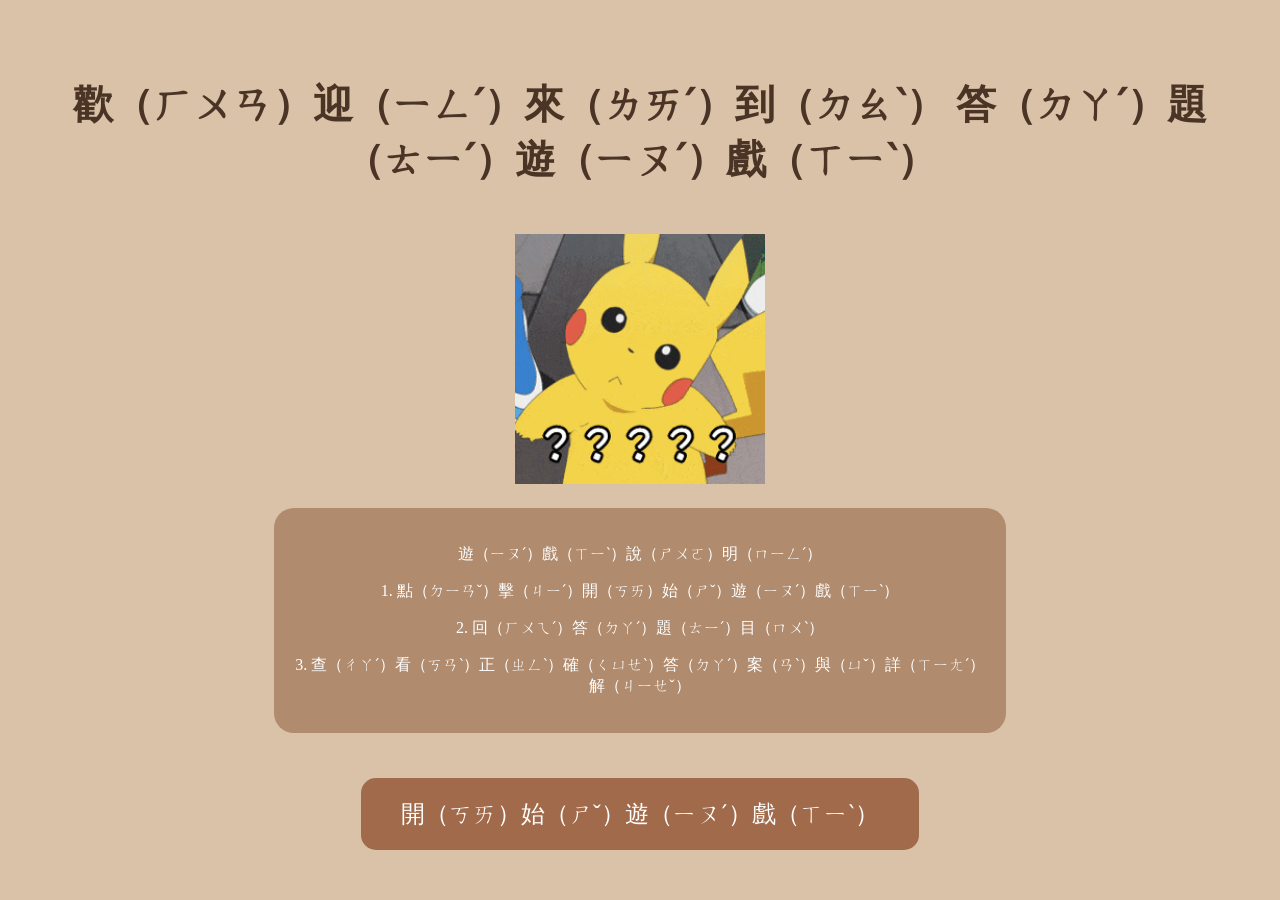
==== index.html @ 51972fe3 "Initial commit" ====
<!DOCTYPE html>
<html lang="zh-Hant">
<head>
    <meta charset="UTF-8">
    <title>答題遊戲</title>
    <link rel="stylesheet" href="style.css">
</head>
<body>

<div class="container">

    <h1>
        歡（ㄏㄨㄢ）迎（ㄧㄥˊ）來（ㄌㄞˊ）到（ㄉㄠˋ）
        答（ㄉㄚˊ）題（ㄊㄧˊ）遊（ㄧㄡˊ）戲（ㄒㄧˋ）
    </h1>

    <img src="會動的皮卡丘.gif" class="gif">

    <div class="info-box">
        <p>遊（ㄧㄡˊ）戲（ㄒㄧˋ）說（ㄕㄨㄛ）明（ㄇㄧㄥˊ）</p>
        <p>1. 點（ㄉㄧㄢˇ）擊（ㄐㄧˊ）開（ㄎㄞ）始（ㄕˇ）遊（ㄧㄡˊ）戲（ㄒㄧˋ）</p>
        <p>2. 回（ㄏㄨㄟˊ）答（ㄉㄚˊ）題（ㄊㄧˊ）目（ㄇㄨˋ）</p>
        <p>3. 查（ㄔㄚˊ）看（ㄎㄢˋ）正（ㄓㄥˋ）確（ㄑㄩㄝˋ）答（ㄉㄚˊ）案（ㄢˋ）與（ㄩˇ）詳（ㄒㄧㄤˊ）解（ㄐㄧㄝˇ）</p>
    </div>

    <button onclick="startGame()">
        開（ㄎㄞ）始（ㄕˇ）遊（ㄧㄡˊ）戲（ㄒㄧˋ）
    </button>

</div>

<script src="script.js"></script>
</body>
</html>
---- style.css ----
body {
    margin: 0;
    padding: 0;
    background: #d9c2a7;
    font-family: "Microsoft JhengHei";
    text-align: center;
}

.container {
    width: 90%;
    margin: auto;
    padding-top: 50px;
}

h1 {
    color: #4a3426;
    font-size: 40px;
}

.gif {
    width: 250px;
    margin: 20px;
}

.info-box {
    background: #b08b6d;
    padding: 20px;
    border-radius: 20px;
    color: white;
    width: 60%;
    margin: auto;
    margin-bottom: 30px;
}

button {
    padding: 20px 40px;
    font-size: 24px;
    margin: 15px;
    border: none;
    border-radius: 15px;
    background: #a06a4b;
    color: white;
    cursor: pointer;
}

button:hover {
    background: #8b5e3c;
}

.option-btn {
    display: block;
    width: 50%;
    margin: 15px auto;
}
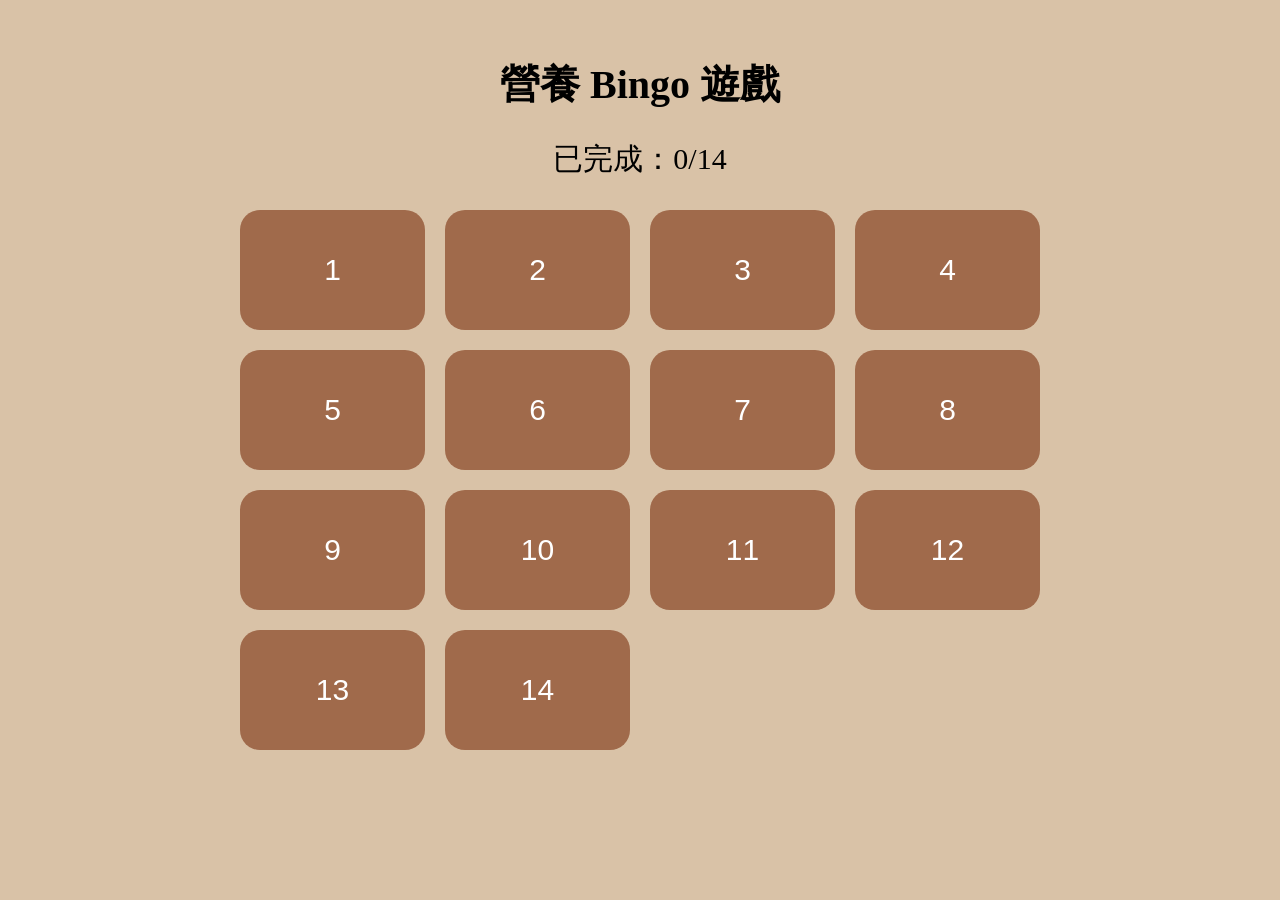
==== commit a078301a: "更新了某些功能" ====
--- a/index.html
+++ b/index.html
@@ -1,34 +1,28 @@
 <!DOCTYPE html>
 <html lang="zh-Hant">
 <head>
-    <meta charset="UTF-8">
-    <title>答題遊戲</title>
-    <link rel="stylesheet" href="style.css">
+<meta charset="UTF-8">
+<title>營養 Bingo 遊戲</title>
+<link rel="stylesheet" href="style.css">
 </head>
 <body>
 
 <div class="container">
 
-    <h1>
-        歡（ㄏㄨㄢ）迎（ㄧㄥˊ）來（ㄌㄞˊ）到（ㄉㄠˋ）
-        答（ㄉㄚˊ）題（ㄊㄧˊ）遊（ㄧㄡˊ）戲（ㄒㄧˋ）
-    </h1>
+<h1>營養 Bingo 遊戲</h1>
 
-    <img src="會動的皮卡丘.gif" class="gif">
+<div class="status">
+已完成：<span id="completed">0</span>/14
+</div>
 
-    <div class="info-box">
-        <p>遊（ㄧㄡˊ）戲（ㄒㄧˋ）說（ㄕㄨㄛ）明（ㄇㄧㄥˊ）</p>
-        <p>1. 點（ㄉㄧㄢˇ）擊（ㄐㄧˊ）開（ㄎㄞ）始（ㄕˇ）遊（ㄧㄡˊ）戲（ㄒㄧˋ）</p>
-        <p>2. 回（ㄏㄨㄟˊ）答（ㄉㄚˊ）題（ㄊㄧˊ）目（ㄇㄨˋ）</p>
-        <p>3. 查（ㄔㄚˊ）看（ㄎㄢˋ）正（ㄓㄥˋ）確（ㄑㄩㄝˋ）答（ㄉㄚˊ）案（ㄢˋ）與（ㄩˇ）詳（ㄒㄧㄤˊ）解（ㄐㄧㄝˇ）</p>
-    </div>
-
-    <button onclick="startGame()">
-        開（ㄎㄞ）始（ㄕˇ）遊（ㄧㄡˊ）戲（ㄒㄧˋ）
-    </button>
+<div id="bingoBoard" class="bingo-board"></div>
 
 </div>
 
 <script src="script.js"></script>
+<script>
+loadBingoBoard();
+</script>
+
 </body>
-</html>
+</html>
--- a/style.css
+++ b/style.css
@@ -1,6 +1,5 @@
 body {
     margin: 0;
-    padding: 0;
     background: #d9c2a7;
     font-family: "Microsoft JhengHei";
     text-align: center;
@@ -9,46 +8,59 @@
 .container {
     width: 90%;
     margin: auto;
-    padding-top: 50px;
+    padding: 30px;
 }
 
 h1 {
-    color: #4a3426;
     font-size: 40px;
 }
 
-.gif {
-    width: 250px;
-    margin: 20px;
-}
-
-.info-box {
-    background: #b08b6d;
-    padding: 20px;
-    border-radius: 20px;
-    color: white;
-    width: 60%;
-    margin: auto;
+.status {
+    font-size: 30px;
     margin-bottom: 30px;
 }
 
-button {
-    padding: 20px 40px;
-    font-size: 24px;
-    margin: 15px;
+.bingo-board {
+    display: grid;
+    grid-template-columns: repeat(4, 1fr);
+    gap: 20px;
+    width: 800px;
+    margin: auto;
+}
+
+.bingo-btn {
+    height: 120px;
+    font-size: 30px;
     border: none;
-    border-radius: 15px;
+    border-radius: 20px;
     background: #a06a4b;
     color: white;
     cursor: pointer;
 }
 
-button:hover {
-    background: #8b5e3c;
+.done {
+    background: green;
 }
 
 .option-btn {
     display: block;
-    width: 50%;
-    margin: 15px auto;
+    width: 500px;
+    margin: 20px auto;
+    padding: 20px;
+    font-size: 25px;
+}
+
+button {
+    padding: 20px;
+    font-size: 25px;
+    border-radius: 15px;
+}
+
+ruby {
+    ruby-position: inter-character;
+}
+
+rt {
+    writing-mode: vertical-rl;
+    font-size: 16px;
 }
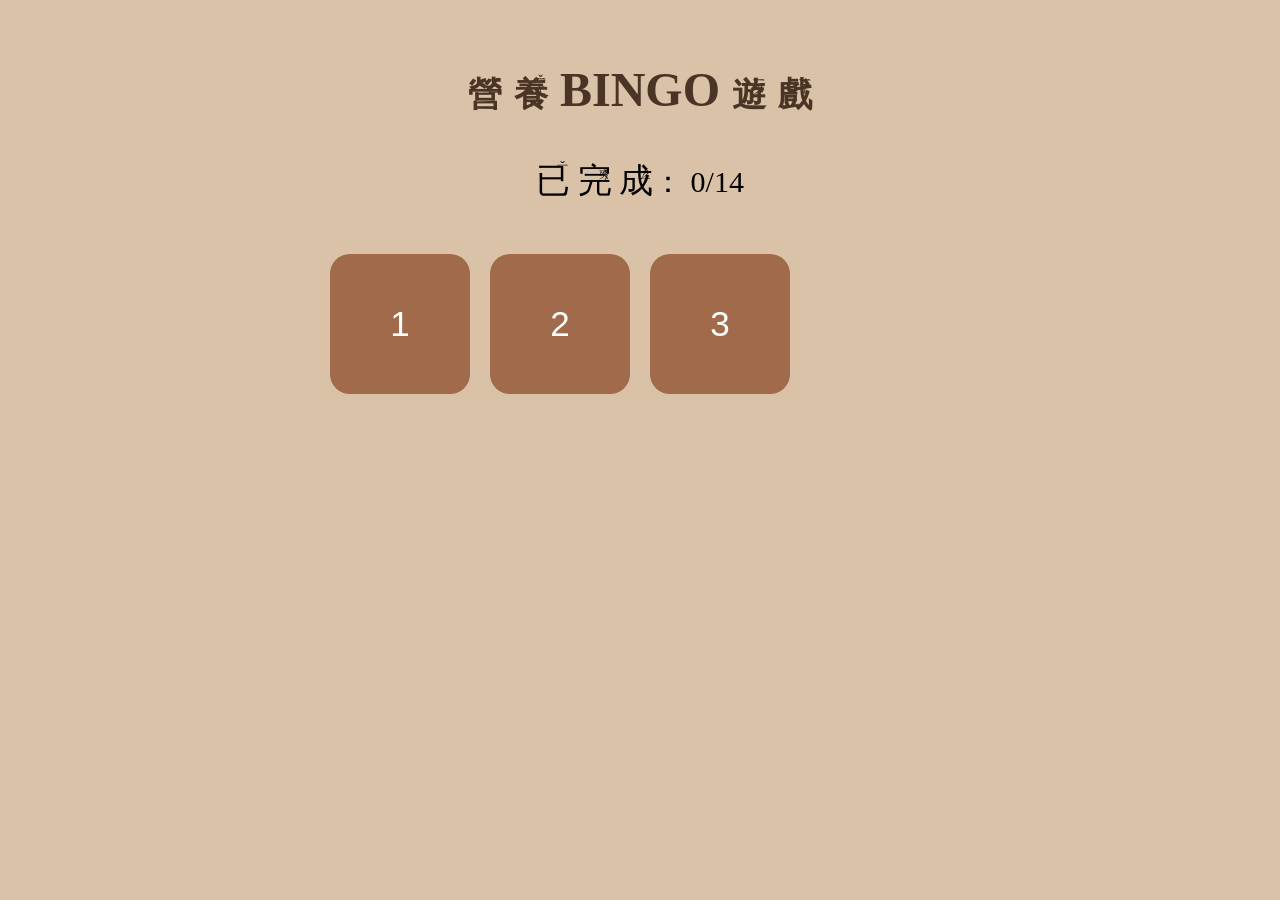
==== commit 77bfb713: "更新了某些功能" ====
--- a/index.html
+++ b/index.html
@@ -9,10 +9,19 @@
 
 <div class="container">
 
-<h1>營養 Bingo 遊戲</h1>
+<h1>
+<ruby>營<rt>ㄧㄥˊ</rt></ruby>
+<ruby>養<rt>ㄧㄤˇ</rt></ruby>
+BINGO
+<ruby>遊<rt>ㄧㄡˊ</rt></ruby>
+<ruby>戲<rt>ㄒㄧˋ</rt></ruby>
+</h1>
 
 <div class="status">
-已完成：<span id="completed">0</span>/14
+<ruby>已<rt>ㄧˇ</rt></ruby>
+<ruby>完<rt>ㄨㄢˊ</rt></ruby>
+<ruby>成<rt>ㄔㄥˊ</rt></ruby>：
+<span id="completed">0</span>/14
 </div>
 
 <div id="bingoBoard" class="bingo-board"></div>
--- a/style.css
+++ b/style.css
@@ -1,36 +1,39 @@
 body {
     margin: 0;
+    padding: 0;
     background: #d9c2a7;
     font-family: "Microsoft JhengHei";
     text-align: center;
 }
 
 .container {
-    width: 90%;
+    width: 1200px;
+    max-width: 95vw;
     margin: auto;
     padding: 30px;
 }
 
 h1 {
-    font-size: 40px;
+    font-size: 48px;
+    color: #4a3426;
 }
 
 .status {
     font-size: 30px;
-    margin-bottom: 30px;
+    margin: 20px 0;
 }
 
 .bingo-board {
     display: grid;
-    grid-template-columns: repeat(4, 1fr);
+    grid-template-columns: repeat(4, 140px);
     gap: 20px;
-    width: 800px;
-    margin: auto;
+    justify-content: center;
 }
 
 .bingo-btn {
-    height: 120px;
-    font-size: 30px;
+    width: 140px;
+    height: 140px;
+    font-size: 35px;
     border: none;
     border-radius: 20px;
     background: #a06a4b;
@@ -42,25 +45,53 @@
     background: green;
 }
 
+.question-box {
+    width: 900px;
+    min-height: 220px;
+    margin: auto;
+    padding: 30px;
+    line-height: 2.2;
+    font-size: 34px;
+}
+
+.answer-box {
+    width: 900px;
+    min-height: 300px;
+    margin: auto;
+    padding: 30px;
+    line-height: 2.2;
+    font-size: 30px;
+}
+
 .option-btn {
     display: block;
-    width: 500px;
+    width: 700px;
+    min-height: 100px;
     margin: 20px auto;
     padding: 20px;
-    font-size: 25px;
+    font-size: 28px;
+    white-space: normal;
+    border-radius: 15px;
+    border: none;
+    background: #a06a4b;
+    color: white;
 }
 
 button {
-    padding: 20px;
-    font-size: 25px;
+    padding: 20px 40px;
+    font-size: 28px;
+    border: none;
     border-radius: 15px;
+    margin-top: 30px;
 }
 
 ruby {
     ruby-position: inter-character;
+    ruby-align: center;
+    font-size: 34px;
 }
 
 rt {
     writing-mode: vertical-rl;
-    font-size: 16px;
+    font-size: 14px;
 }
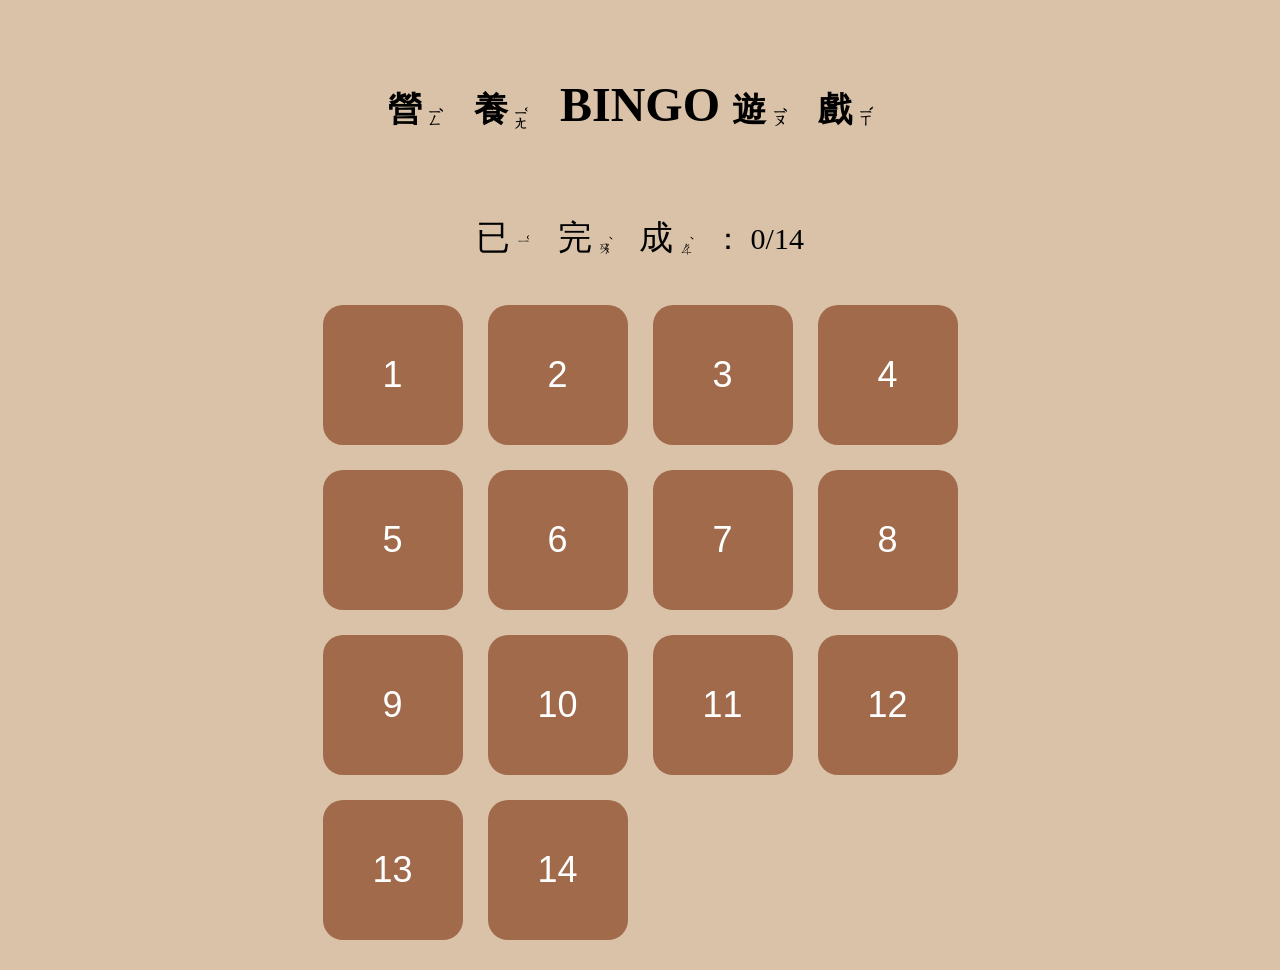
==== commit 5d1d233c: "更新了某些功能" ====
--- a/index.html
+++ b/index.html
@@ -2,7 +2,7 @@
 <html lang="zh-Hant">
 <head>
 <meta charset="UTF-8">
-<title>營養 Bingo 遊戲</title>
+<title>營養 Bingo</title>
 <link rel="stylesheet" href="style.css">
 </head>
 <body>
@@ -29,9 +29,7 @@
 </div>
 
 <script src="script.js"></script>
-<script>
-loadBingoBoard();
-</script>
+<script>loadBingoBoard();</script>
 
 </body>
 </html>
--- a/style.css
+++ b/style.css
@@ -1,97 +1,98 @@
-body {
-    margin: 0;
-    padding: 0;
-    background: #d9c2a7;
-    font-family: "Microsoft JhengHei";
-    text-align: center;
+body{
+    margin:0;
+    padding:0;
+    background:#d9c2a7;
+    font-family:"Microsoft JhengHei";
+    text-align:center;
 }
 
-.container {
-    width: 1200px;
-    max-width: 95vw;
-    margin: auto;
-    padding: 30px;
+.container{
+    width:1200px;
+    max-width:95vw;
+    margin:auto;
+    padding:30px;
 }
 
-h1 {
-    font-size: 48px;
-    color: #4a3426;
+h1{
+    font-size:48px;
 }
 
-.status {
-    font-size: 30px;
-    margin: 20px 0;
+.status{
+    font-size:30px;
+    margin:20px;
 }
 
-.bingo-board {
-    display: grid;
-    grid-template-columns: repeat(4, 140px);
-    gap: 20px;
-    justify-content: center;
+.bingo-board{
+    display:grid;
+    grid-template-columns:repeat(4,140px);
+    gap:25px;
+    justify-content:center;
 }
 
-.bingo-btn {
-    width: 140px;
-    height: 140px;
-    font-size: 35px;
-    border: none;
-    border-radius: 20px;
-    background: #a06a4b;
-    color: white;
-    cursor: pointer;
+.bingo-btn{
+    width:140px;
+    height:140px;
+    font-size:36px;
+    border:none;
+    border-radius:20px;
+    background:#a06a4b;
+    color:white;
 }
 
-.done {
-    background: green;
+.done{
+    background:green;
 }
 
-.question-box {
-    width: 900px;
-    min-height: 220px;
-    margin: auto;
-    padding: 30px;
-    line-height: 2.2;
-    font-size: 34px;
+.question-box{
+    width:1000px;
+    min-height:250px;
+    margin:auto;
+    padding:40px;
+    line-height:3;
+    font-size:34px;
 }
 
-.answer-box {
-    width: 900px;
-    min-height: 300px;
-    margin: auto;
-    padding: 30px;
-    line-height: 2.2;
-    font-size: 30px;
+.answer-box{
+    width:1000px;
+    min-height:350px;
+    margin:auto;
+    padding:40px;
+    line-height:3;
+    font-size:30px;
 }
 
-.option-btn {
-    display: block;
-    width: 700px;
-    min-height: 100px;
-    margin: 20px auto;
-    padding: 20px;
-    font-size: 28px;
-    white-space: normal;
-    border-radius: 15px;
-    border: none;
-    background: #a06a4b;
-    color: white;
+.option-btn{
+    display:block;
+    width:850px;
+    min-height:110px;
+    margin:20px auto;
+    padding:20px;
+    font-size:28px;
+    border:none;
+    border-radius:15px;
+    background:#a06a4b;
+    color:white;
 }
 
-button {
-    padding: 20px 40px;
-    font-size: 28px;
-    border: none;
-    border-radius: 15px;
-    margin-top: 30px;
+button{
+    padding:20px 40px;
+    font-size:28px;
+    border:none;
+    border-radius:15px;
 }
 
-ruby {
-    ruby-position: inter-character;
-    ruby-align: center;
-    font-size: 34px;
+ruby{
+    ruby-position:inter-character;
+    ruby-align:center;
+    display:inline-flex;
+    align-items:center;
+    margin-right:18px;
+    font-size:34px;
+    line-height:2.8;
 }
 
-rt {
-    writing-mode: vertical-rl;
-    font-size: 14px;
+rt{
+    writing-mode:vertical-rl;
+    font-size:14px;
+    margin-left:4px;
 }
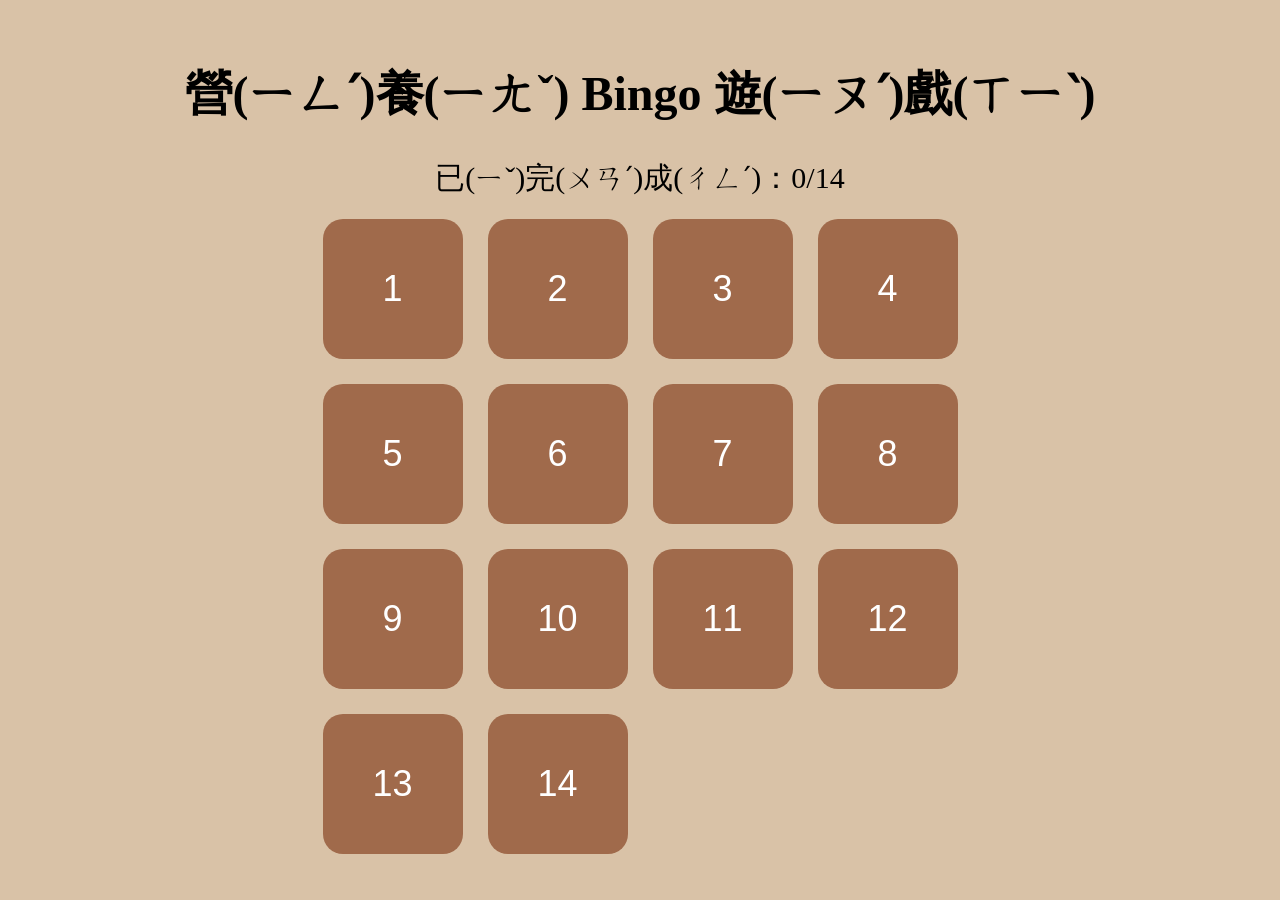
==== commit da276faa: "m" ====
--- a/index.html
+++ b/index.html
@@ -2,26 +2,17 @@
 <html lang="zh-Hant">
 <head>
 <meta charset="UTF-8">
-<title>營養 Bingo</title>
+<title>營(ㄧㄥˊ)養(ㄧㄤˇ) Bingo 遊(ㄧㄡˊ)戲(ㄒㄧˋ)</title>
 <link rel="stylesheet" href="style.css">
 </head>
 <body>
 
 <div class="container">
 
-<h1>
-<ruby>營<rt>ㄧㄥˊ</rt></ruby>
-<ruby>養<rt>ㄧㄤˇ</rt></ruby>
-BINGO
-<ruby>遊<rt>ㄧㄡˊ</rt></ruby>
-<ruby>戲<rt>ㄒㄧˋ</rt></ruby>
-</h1>
+<h1>營(ㄧㄥˊ)養(ㄧㄤˇ) Bingo 遊(ㄧㄡˊ)戲(ㄒㄧˋ)</h1>
 
 <div class="status">
-<ruby>已<rt>ㄧˇ</rt></ruby>
-<ruby>完<rt>ㄨㄢˊ</rt></ruby>
-<ruby>成<rt>ㄔㄥˊ</rt></ruby>：
-<span id="completed">0</span>/14
+已(ㄧˇ)完(ㄨㄢˊ)成(ㄔㄥˊ)：<span id="completed">0</span>/14
 </div>
 
 <div id="bingoBoard" class="bingo-board"></div>
@@ -29,7 +20,9 @@
 </div>
 
 <script src="script.js"></script>
-<script>loadBingoBoard();</script>
+<script>
+loadBingoBoard();
+</script>
 
 </body>
 </html>
--- a/style.css
+++ b/style.css
@@ -37,6 +37,7 @@
     border-radius:20px;
     background:#a06a4b;
     color:white;
+    cursor:pointer;
 }
 
 .done{
@@ -48,8 +49,9 @@
     min-height:250px;
     margin:auto;
     padding:40px;
-    line-height:3;
+    line-height:2.2;
     font-size:34px;
+    word-break:break-word;
 }
 
 .answer-box{
@@ -57,14 +59,14 @@
     min-height:350px;
     margin:auto;
     padding:40px;
-    line-height:3;
+    line-height:2.2;
     font-size:30px;
 }
 
 .option-btn{
     display:block;
     width:850px;
-    min-height:110px;
+    min-height:100px;
     margin:20px auto;
     padding:20px;
     font-size:28px;
@@ -72,6 +74,8 @@
     border-radius:15px;
     background:#a06a4b;
     color:white;
+    cursor:pointer;
+    white-space:normal;
 }
 
 button{
@@ -79,20 +83,4 @@
     font-size:28px;
     border:none;
     border-radius:15px;
-}
-
-ruby{
-    ruby-position:inter-character;
-    ruby-align:center;
-    display:inline-flex;
-    align-items:center;
-    margin-right:18px;
-    font-size:34px;
-    line-height:2.8;
-}
-
-rt{
-    writing-mode:vertical-rl;
-    font-size:14px;
-    margin-left:4px;
 }
